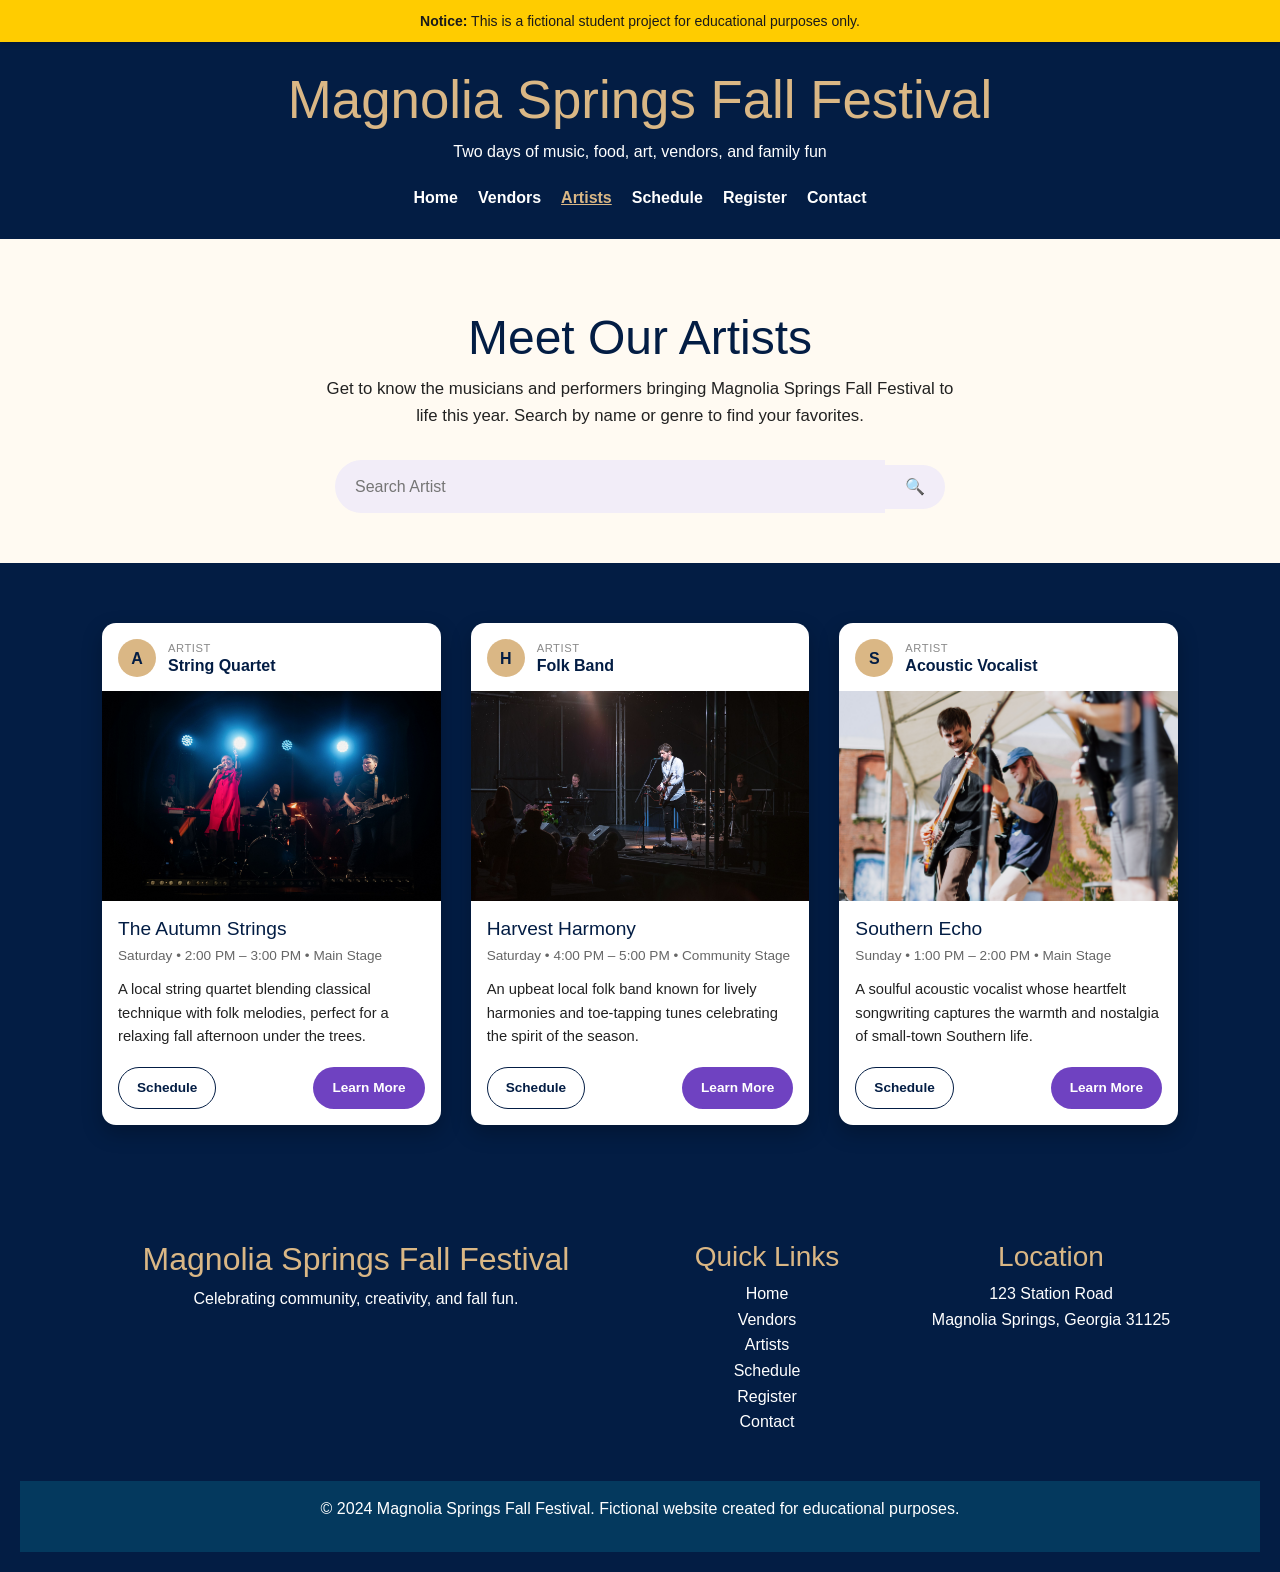
==== artists.html @ 81ce7597 "Meet the Artists Page Added in page for artists Updated CSS for page Updated Javascript for page" ====
<!--Rukayat Adebayo-->
<!--Amber Barfield-->
<!--Allyson Yun-->
<!--Angela Bishop-->
<!DOCTYPE html>
<html lang="en">
    <head>
        <meta charset="UTF-8">
        <meta name="viewport" content="width=device-width, initial-scale=1.0">
        <title>Meet Our Artists | Magnolia Springs Fall Festival</title>
        <link
            href="https://cdn.jsdelivr.net/npm/bootstrap@5.3.8/dist/css/bootstrap.min.css"
            rel="stylesheet"
        >
        <link rel="stylesheet" href="css/styles.css">
    </head>
    <body>
        <!-- Required Educational Notice Banner -->
        <div class="student-banner" role="status" aria-label="Educational Notice">
            <p><strong>Notice:</strong> This is a fictional student project for educational purposes only.</p>
        </div><!--End Required Educational Notice Banner -->
        <header class="site-header">
            <div class="container">
                <h1>Magnolia Springs Fall Festival</h1>
                <p class="header-subtitle">
                    Two days of music, food, art, vendors, and family fun
                </p>
                <nav aria-label="Main navigation">
                    <ul class="nav-links">
                        <li><a href="index.html">Home</a></li>
                        <li><a href="vendors.html">Vendors</a></li>
                        <li><a href="artists.html" aria-current="page">Artists</a></li>
                        <li><a href="schedule.html">Schedule</a></li>
                        <li><a href="register.html">Register</a></li>
                        <li><a href="contact.html">Contact</a></li>
                    </ul>
                </nav>
            </div>
        </header>

        <main>
            <!-- Hero / Search -->
            <section class="artists-hero">
                <div class="container">
                    <h2>Meet Our Artists</h2>
                    <p class="artists-intro">
                        Get to know the musicians and performers bringing Magnolia Springs Fall Festival to life this year. Search by name or genre to find your favorites.
                    </p>
                    <div class="artist-search">
                        <label for="artistSearchInput" class="visually-hidden">Search Artist</label>
                        <input type="search" id="artistSearchInput" placeholder="Search Artist">
                        <button type="submit" id="artistSearchButton" aria-label="Search">🔍</button>
                    </div>
                </div>
            </section>

            <!-- Artist Cards -->
            <section class="artists-showcase">
                <div class="container">
                    <div class="artist-grid">

                        <!-- The Autumn Strings -->
                        <article class="artist-card" data-search="The Autumn Strings String Quartet Saturday Main Stage">
                            <div class="artist-card-header">
                                <div class="artist-avatar">A</div>
                                <div class="artist-card-header-text">
                                    <span class="artist-label">Artist</span>
                                    <span class="artist-genre">String Quartet</span>
                                </div>
                            </div>
                            <img src="images/autum-springs.jpg" alt="The Autumn Strings performing">
                            <div class="artist-card-body">
                                <h3>The Autumn Strings</h3>
                                <p class="artist-when-where">Saturday &bull; 2:00 PM &ndash; 3:00 PM &bull; Main Stage</p>
                                <p class="artist-bio">
                                    A local string quartet blending classical technique with folk melodies, perfect for a relaxing fall afternoon under the trees.
                                </p>
                                <div class="artist-card-actions">
                                    <a href="schedule.html" class="artist-btn artist-btn-secondary">Schedule</a>
                                    <a href="#" class="artist-btn artist-btn-primary">Learn More</a>
                                </div>
                            </div>
                        </article>

                        <!-- Harvest Harmony -->
                        <article class="artist-card" data-search="Harvest Harmony Band Saturday Community Stage">
                            <div class="artist-card-header">
                                <div class="artist-avatar">H</div>
                                <div class="artist-card-header-text">
                                    <span class="artist-label">Artist</span>
                                    <span class="artist-genre">Folk Band</span>
                                </div>
                            </div>
                            <img src="images/harvest-harmony.jpg" alt="Harvest Harmony performing">
                            <div class="artist-card-body">
                                <h3>Harvest Harmony</h3>
                                <p class="artist-when-where">Saturday &bull; 4:00 PM &ndash; 5:00 PM &bull; Community Stage</p>
                                <p class="artist-bio">
                                    An upbeat local folk band known for lively harmonies and toe-tapping tunes celebrating the spirit of the season.
                                </p>
                                <div class="artist-card-actions">
                                    <a href="schedule.html" class="artist-btn artist-btn-secondary">Schedule</a>
                                    <a href="#" class="artist-btn artist-btn-primary">Learn More</a>
                                </div>
                            </div>
                        </article>

                        <!-- Southern Echo -->
                        <article class="artist-card" data-search="Southern Echo Solo Vocalist Sunday Main Stage">
                            <div class="artist-card-header">
                                <div class="artist-avatar">S</div>
                                <div class="artist-card-header-text">
                                    <span class="artist-label">Artist</span>
                                    <span class="artist-genre">Acoustic Vocalist</span>
                                </div>
                            </div>
                            <img src="images/southern-echo.jpg" alt="Southern Echo performing">
                            <div class="artist-card-body">
                                <h3>Southern Echo</h3>
                                <p class="artist-when-where">Sunday &bull; 1:00 PM &ndash; 2:00 PM &bull; Main Stage</p>
                                <p class="artist-bio">
                                    A soulful acoustic vocalist whose heartfelt songwriting captures the warmth and nostalgia of small-town Southern life.
                                </p>
                                <div class="artist-card-actions">
                                    <a href="schedule.html" class="artist-btn artist-btn-secondary">Schedule</a>
                                    <a href="#" class="artist-btn artist-btn-primary">Learn More</a>
                                </div>
                            </div>
                        </article>

                    </div>
                    <p class="artist-empty-message" id="artistEmptyMessage">No artists match your search. Try a different name or genre.</p>
                </div>
            </section>
        </main>

        <footer class="site-footer">
            <div class="container footer-grid">
                <div>
                    <h2>Magnolia Springs Fall Festival</h2>
                    <p>Celebrating community, creativity, and fall fun.</p>
                </div>
                <div>
                    <h3>Quick Links</h3>
                    <ul class="footer-links">
                        <li><a href="index.html">Home</a></li>
                        <li><a href="vendors.html">Vendors</a></li>
                        <li><a href="artists.html">Artists</a></li>
                        <li><a href="schedule.html">Schedule</a></li>
                        <li><a href="register.html">Register</a></li>
                        <li><a href="contact.html">Contact</a></li>
                    </ul>
                </div>
                <div>
                    <h3>Location</h3>
                    <p>123 Station Road <br>
                    Magnolia Springs, Georgia 31125</p>
                </div>
            </div>
            <div class="copyright">
                <p>&copy; 2024 Magnolia Springs Fall Festival. Fictional website created for educational purposes.</p>
            </div>
        </footer>

        <script src="https://cdn.jsdelivr.net/npm/bootstrap@5.3.8/dist/js/bootstrap.bundle.min.js"></script>
        <script src="js/script.js"></script><!-- Search filtering for Meet the Artists page -->
    </body>
</html>
---- css/styles.css ----
/*REQUIRED CSS FOR STUDENT BANNER*/
.student-banner {
  position: fixed;
  top: 0;
  left: 0;
  width: 100%;
  background-color: #ffcc00; 
  color: #1a1a1a; 
  text-align: center;
  padding: 10px 20px;
  font-family: sans-serif;
  font-size: 14px;
  box-shadow: 0 2px 5px rgba(0,0,0,0.2);
  z-index: 99999; 
}

.student-banner p {
  margin: 0;
  padding: 0;
}

body {
  padding-top: 40px; /* Adjust this number to match the height of your banner */
}
/*END OF REQUIRED CSS FOR STUDENT BANNER*/

/* ===========================

   Magnolia Springs Homepage

=========================== */

body{

    margin:0;

    font-family: Arial, Helvetica, sans-serif;

    background:#f8f9fa;

}

/* Navigation */

.navbar{

    background:#031D44;

}

.navbar-brand,

.nav-link{

    color:white !important;

    font-weight:bold;

}

.nav-link:hover{

    color:#DAB785 !important;

}

/* Hero Section */

.hero{

    background:url("../images/hero.jpg") center center/cover no-repeat;

    height:650px;

    display:flex;

    align-items:center;

    justify-content:center;

    text-align:center;

    color:white;

    position:relative;

}

.hero::before{

    content:"";

    position:absolute;

    inset:0;

    background:rgba(3,29,68,.65);

}

.hero-content{

    position:relative;

    z-index:2;

}

.hero h1{

    font-size:60px;

    font-weight:bold;

}

.hero p{

    font-size:22px;

    margin-top:15px;

}

.btn-festival{

    background:#70A288;

    color:white;

    border:none;

    padding:15px 35px;

    font-size:20px;

    margin-top:20px;

}

.btn-festival:hover{

    background:#04395E;

    color:white;

}

/* Intro Section */

.intro{

    padding:70px 20px;

}

.intro h2{

    color:#031D44;

    font-weight:bold;

}

.intro p{

    font-size:18px;

}

/* Cards */

.card{

    border:none;

    box-shadow:0 5px 15px rgba(0,0,0,.15);

}

.card-title{

    color:#031D44;

    font-weight:bold;

}

footer{

    background:#031D44;

    color:white;

    text-align:center;

    padding:20px;

}

/* =====================================

   Magnolia Springs Homepage Styling

===================================== */

:root {

    --navy: #031D44;

    --blue: #04395E;

    --green: #70A288;

    --tan: #DAB785;

    --coral: #D5896F;

    --cream: #fffaf2;

    --white: #ffffff;

    --text: #222222;

}

* {

    box-sizing: border-box;

}

html {

    scroll-behavior: smooth;

}

body {

    margin: 0;

    font-family: Arial, Helvetica, sans-serif;

    line-height: 1.6;

    color: var(--text);

    background-color: var(--cream);

}

.container {

    width: min(1100px, 90%);

    margin: 0 auto;

}

/* Header and navigation */

.site-header {

    background-color: var(--navy);

    color: var(--white);

    padding: 28px 0;

    text-align: center;

}

.site-header h1 {

    margin: 0;

    color: var(--tan);

    font-size: clamp(2rem, 5vw, 3.3rem);

}

.header-subtitle {

    margin: 8px 0 20px;

}

.nav-links {

    display: flex;

    justify-content: center;

    flex-wrap: wrap;

    gap: 20px;

    padding: 0;

    margin: 0;

    list-style: none;

}

.nav-links a {

    color: var(--white);

    text-decoration: none;

    font-weight: bold;

}

.nav-links a:hover,

.nav-links a:focus,

.nav-links a[aria-current="page"] {

    color: var(--tan);

    text-decoration: underline;

}

/* Hero */

.hero {

    min-height: 560px;

    display: flex;

    align-items: center;

    justify-content: center;

    padding: 70px 20px;

    text-align: center;

    color: var(--white);

    position: relative;

    background:

        linear-gradient(rgba(3, 29, 68, 0.72), rgba(4, 57, 94, 0.72)),

        url("../images/hero.jpg") center/cover no-repeat;

}

.hero-content {

    position: relative;

    z-index: 1;

    max-width: 780px;

}

.hero h2 {

    margin: 0 0 18px;

    font-size: clamp(2.3rem, 6vw, 4.5rem);

}

.hero p {

    font-size: 1.2rem;

}

.hero-buttons {

    display: flex;

    justify-content: center;

    flex-wrap: wrap;

    gap: 14px;

    margin-top: 24px;

}

/* Buttons */

.button {

    display: inline-block;

    padding: 13px 25px;

    border-radius: 5px;

    background-color: var(--green);

    color: var(--navy);

    text-decoration: none;

    font-weight: bold;

}

.button:hover,

.button:focus {

    background-color: var(--tan);

    color: var(--navy);

}

.coral-button {

    background-color: var(--coral);

    color: var(--navy);

}

/* About */

.about-section {

    padding: 60px 0;

    text-align: center;

}

.about-section h2,

.highlights h2,

.festival-info h2,

.features-section h2,

.register-section h2 {

    color: var(--navy);

    font-weight: bold;

}

.about-section p {

    max-width: 850px;

    margin: 0 auto;

    font-size: 1.1rem;

}

/* Highlight cards */

.highlights {

    padding: 60px 0;

    background-color: var(--white);

}

.highlights h2 {

    text-align: center;

    margin-bottom: 32px;

}

.highlight-grid {

    display: grid;

    grid-template-columns: repeat(4, 1fr);

    gap: 20px;

}

.highlight-card {

    padding: 25px;

    text-align: center;

    background-color: var(--cream);

    border-top: 6px solid var(--coral);

    border-radius: 8px;

    box-shadow: 0 5px 15px rgba(0, 0, 0, 0.12);

}

.highlight-card h3 {

    color: var(--blue);

}

.highlight-card a {

    color: var(--blue);

    font-weight: bold;

}

.card-icon {

    font-size: 2.5rem;

}

/* Festival information */

.festival-info {

    padding: 55px 0;

    background-color: var(--green);

}

.festival-info h2 {

    text-align: center;

}

.info-grid {

    display: grid;

    grid-template-columns: repeat(3, 1fr);

    gap: 22px;

    margin-top: 30px;

}

.info-card {

    padding: 24px;

    text-align: center;

    background-color: rgba(255, 255, 255, 0.9);

    border-radius: 8px;

}

.info-card h3 {

    color: var(--blue);

}

/* Features section */

.features-section {

    padding: 65px 0;

}

.features-grid {

    display: grid;

    grid-template-columns: 1fr 1fr;

    gap: 40px;

    align-items: center;

}

.feature-list {

    padding-left: 22px;

    font-size: 1.08rem;

}

.feature-list li {

    margin-bottom: 10px;

}

.feature-image {

    display: block;

    width: 100%;

    height: 350px;

    object-fit: cover;

    border-radius: 10px;

    box-shadow: 0 5px 16px rgba(0, 0, 0, 0.18);

}

/* Registration section */

.register-section {

    padding: 55px 0;

    text-align: center;

    background-color: var(--tan);

}

/* Footer */

.site-footer {

    padding-top: 45px;

    background-color: var(--navy);

    color: var(--white);

}

.footer-grid {

    display: grid;

    grid-template-columns: 2fr 1fr 1fr;

    gap: 30px;

}

.site-footer h2,

.site-footer h3 {

    color: var(--tan);

}

.footer-links {

    padding: 0;

    list-style: none;

}

.footer-links a {

    color: var(--white);

    text-decoration: none;

}

.footer-links a:hover,

.footer-links a:focus {

    color: var(--tan);

    text-decoration: underline;

}

.copyright {

    margin-top: 30px;

    padding: 15px;

    text-align: center;

    background-color: var(--blue);

}

/* Responsive design */

@media (max-width: 850px) {

    .highlight-grid {

        grid-template-columns: repeat(2, 1fr);

    }

    .features-grid,

    .footer-grid {

        grid-template-columns: 1fr;

    }

    .info-grid {

        grid-template-columns: 1fr;

    }

}

@media (max-width: 550px) {

    .nav-links {

        flex-direction: column;

        gap: 10px;

    }

    .highlight-grid {

        grid-template-columns: 1fr;

    }

    .hero {

        min-height: 440px;

    }

    .feature-image {

        height: 260px;

    }

}

.alert {
    font-size: 1.2em;
}

/* vendor card styling */
.food-truck-card {
            margin: 20px 0;
        }
.card-img-top {
            height: 200px;
            object-fit: cover;
        }

.schedule-hero {
    background-color: var(--cream);
    text-align: center;
    padding: 70px 20px;
}

.schedule-hero h2 {
    color: var(--navy);
    font-size: clamp(2rem, 5vw, 3rem);
    margin-bottom: 25px;
}



.title-line {
    width: 65%;
    max-width: 700px;
    height: 18px;
    background-color: #d9d9d9;
    border-radius: 30px;
    margin: 0 auto 35px;
}



.schedule-search {
    display: flex;
    justify-content: center;
    align-items: center;
    margin-bottom: 20px;
}

.schedule-search input {
    width: 550px;
    max-width: 90%;
    padding: 14px 20px;
    border: none;
    border-radius: 30px 0 0 30px;
    background: #f2edf8;
    font-size: 1rem;
    outline: none;
}

.schedule-search button {
    border: none;
    background: #f2edf8;
    padding: 14px 20px;
    border-radius: 0 30px 30px 0;
    cursor: pointer;
    font-size: 1rem;
}

.schedule-search button:hover {
    background: #e4ddee;
}


.artist-schedule {
    background: var(--navy);
    padding: 70px 0;
}

.artist-schedule h2 {
    color: white;
    text-align: center;
    margin-bottom: 40px;
    position: relative;
}

.artist-schedule h2::after {
    content: "";
    display: block;
    width: 85%;
    height: 2px;
    background: rgba(255,255,255,.4);
    margin: 12px auto 0;
}

.vendor-schedule {
    background: var(--coral);
    padding: 70px 0;
}

.vendor-schedule h2 {
    color: white;
    text-align: center;
    margin-bottom: 40px;
    position: relative;
}

.vendor-schedule h2::after {
    content: "";
    display: block;
    width: 85%;
    height: 2px;
    background: rgba(255,255,255,.4);
    margin: 12px auto 0;
}

.schedule-card {
    display: flex;
    align-items: center;
    gap: 25px;
    background: white;
    border-radius: 10px;
    padding: 20px;
    margin-bottom: 30px;
    box-shadow: 0 5px 15px rgba(0,0,0,.15);
}

.schedule-card img {
    width: 140px;
    height: 140px;
    object-fit: cover;
    border-radius: 8px;
}

.schedule-info {
    flex: 1;
}

.schedule-info h3 {
    color: var(--navy);
    margin-top: 0;
    margin-bottom: 10px;
}

.schedule-info p {
    margin-bottom: 20px;
}

@media (max-width: 768px) {

    .schedule-card {
        flex-direction: column;
        text-align: center;
    }

    .schedule-card img {
        width: 100%;
        max-width: 250px;
        height: auto;
    }

    .schedule-search {
        flex-direction: column;
        gap: 10px;
    }

    .schedule-search input,
    .schedule-search button {
        width: 100%;
        max-width: 350px;
        border-radius: 30px;
    }

}

/* Meet the artists*/

.artists-hero {
    background-color: var(--cream);
    text-align: center;
    padding: 70px 20px 50px;
}

.artists-hero h2 {
    color: var(--navy);
    font-size: clamp(2rem, 5vw, 3rem);
    margin-bottom: 10px;
}

.artists-hero .artists-intro {
    max-width: 650px;
    margin: 0 auto 30px;
    color: var(--text);
    font-size: 1.05rem;
}

.artist-search {
    display: flex;
    justify-content: center;
    align-items: center;
}

.artist-search input {
    width: 550px;
    max-width: 90%;
    padding: 14px 20px;
    border: none;
    border-radius: 30px 0 0 30px;
    background: #f2edf8;
    font-size: 1rem;
    outline: none;
}

.artist-search button {
    border: none;
    background: #f2edf8;
    padding: 14px 20px;
    border-radius: 0 30px 30px 0;
    cursor: pointer;
    font-size: 1rem;
    line-height: 1;
}

.artist-search button:hover {
    background: #e4ddee;
}

/* Showcase section */

.artists-showcase {
    background-color: var(--navy);
    padding: 60px 0 70px;
}

.artist-grid {
    display: grid;
    grid-template-columns: repeat(auto-fit, minmax(250px, 1fr));
    gap: 30px;
}

.artist-empty-message {
    color: var(--white);
    text-align: center;
    font-size: 1.1rem;
    padding: 20px;
    display: none;
}

/* Artist Card */

.artist-card {
    background-color: var(--white);
    border-radius: 14px;
    overflow: hidden;
    box-shadow: 0 8px 20px rgba(0, 0, 0, .25);
    display: flex;
    flex-direction: column;
    transition: transform .2s ease, box-shadow .2s ease;
}

.artist-card:hover {
    transform: translateY(-6px);
    box-shadow: 0 12px 26px rgba(0, 0, 0, .3);
}

.artist-card-header {
    display: flex;
    align-items: center;
    gap: 12px;
    padding: 16px 16px 0;
}

.artist-avatar {
    flex-shrink: 0;
    width: 38px;
    height: 38px;
    border-radius: 50%;
    background-color: var(--tan);
    color: var(--navy);
    font-weight: bold;
    display: flex;
    align-items: center;
    justify-content: center;
}

.artist-card-header-text {
    line-height: 1.2;
}

.artist-card-header-text .artist-label {
    display: block;
    font-size: .7rem;
    letter-spacing: .05em;
    text-transform: uppercase;
    color: #8a8a8a;
}

.artist-card-header-text .artist-genre {
    font-weight: 600;
    color: var(--navy);
}

.artist-card img {
    width: 100%;
    height: 210px;
    object-fit: cover;
    margin-top: 14px;
}

.artist-card-body {
    padding: 16px;
    display: flex;
    flex-direction: column;
    flex: 1;
}

.artist-card-body h3 {
    margin: 0 0 4px;
    color: var(--navy);
    font-size: 1.2rem;
}

.artist-card-body .artist-when-where {
    font-size: .85rem;
    color: #666;
    margin-bottom: 12px;
}

.artist-card-body .artist-bio {
    font-size: .92rem;
    color: var(--text);
    flex: 1;
    margin-bottom: 18px;
}

.artist-card-actions {
    display: flex;
    justify-content: space-between;
    gap: 10px;
}

.artist-btn {
    display: inline-block;
    text-align: center;
    padding: 9px 18px;
    border-radius: 30px;
    font-size: .85rem;
    font-weight: 600;
    text-decoration: none;
    border: 1px solid transparent;
    cursor: pointer;
}

.artist-btn-secondary {
    background-color: var(--white);
    border-color: var(--navy);
    color: var(--navy);
}

.artist-btn-secondary:hover {
    background-color: var(--cream);
}

.artist-btn-primary {
    background-color: #6f42c1;
    color: var(--white);
}

.artist-btn-primary:hover {
    background-color: #5a34a0;
    color: var(--white);
}

@media (max-width: 576px) {
    .artist-search input,
    .artist-search button {
        font-size: .9rem;
    }

    .artist-card-actions {
        flex-direction: column;
    }
}

/*End Meet the Artists*/
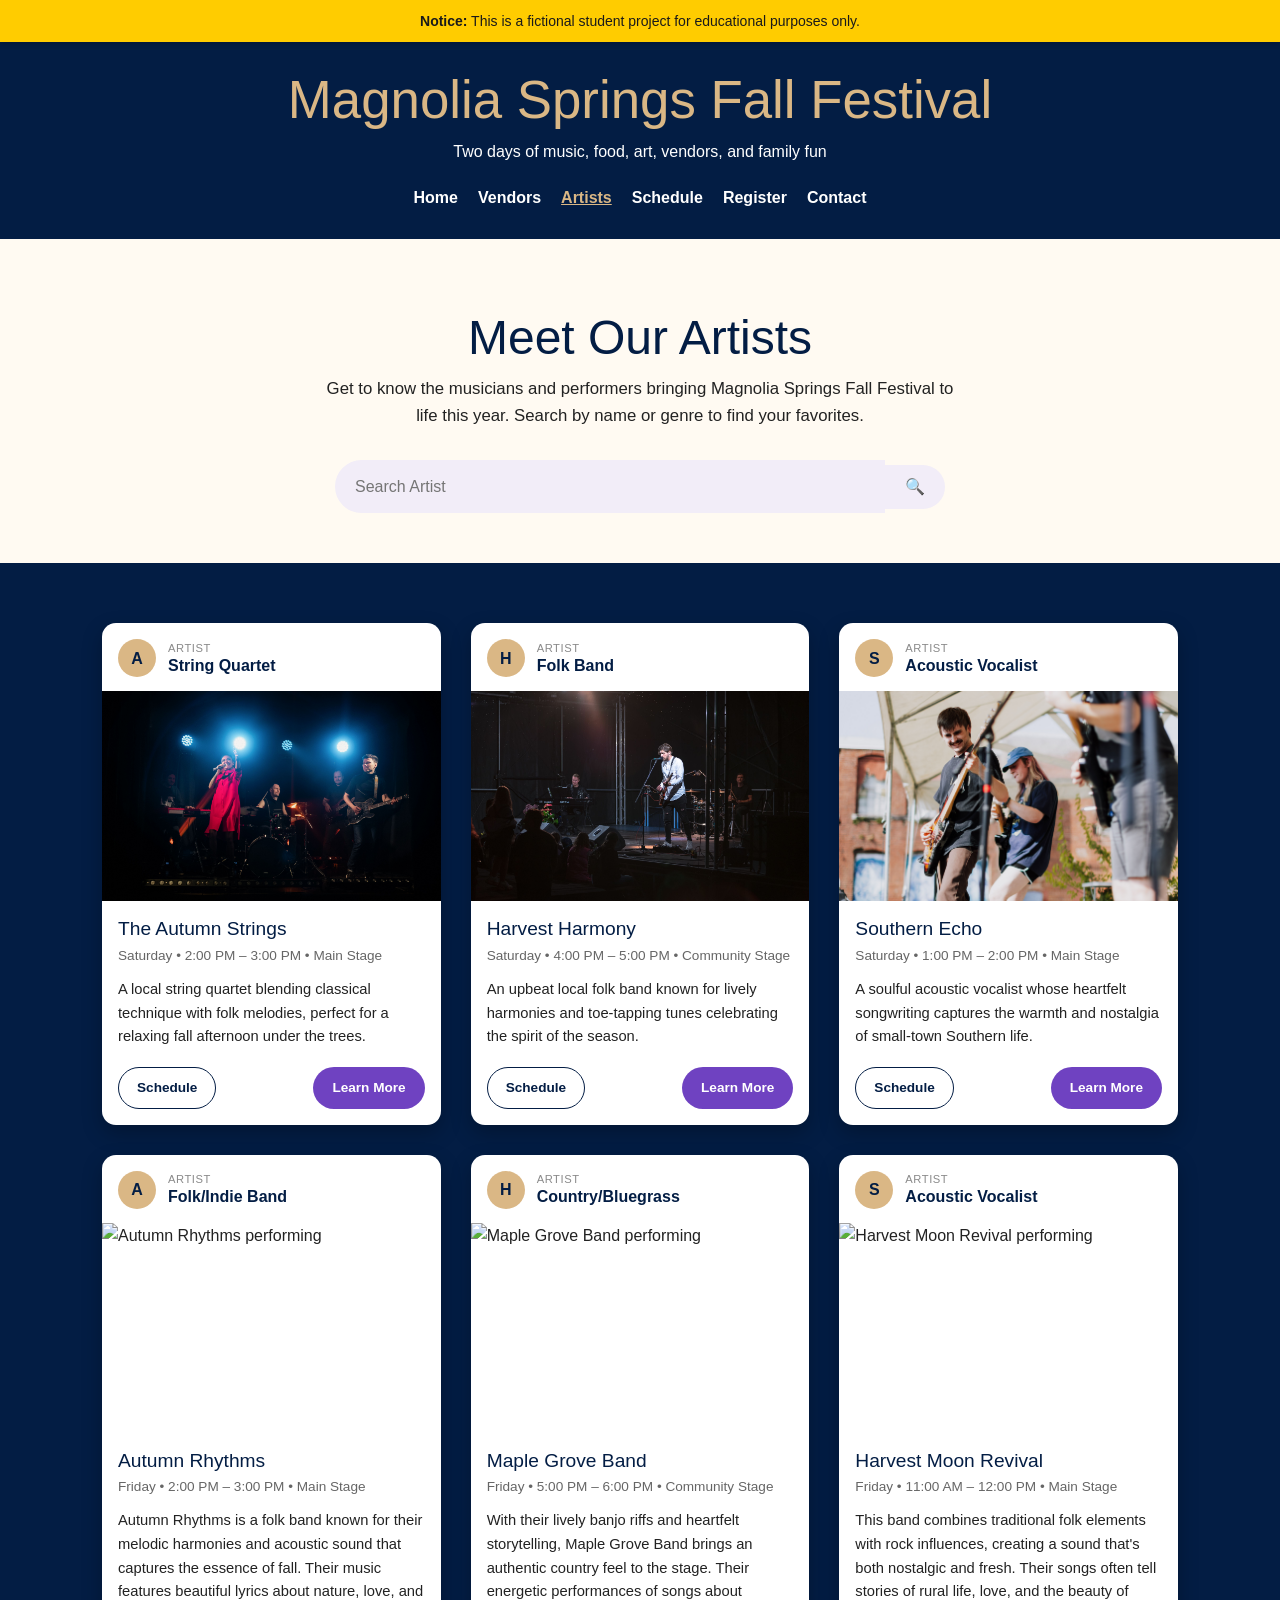
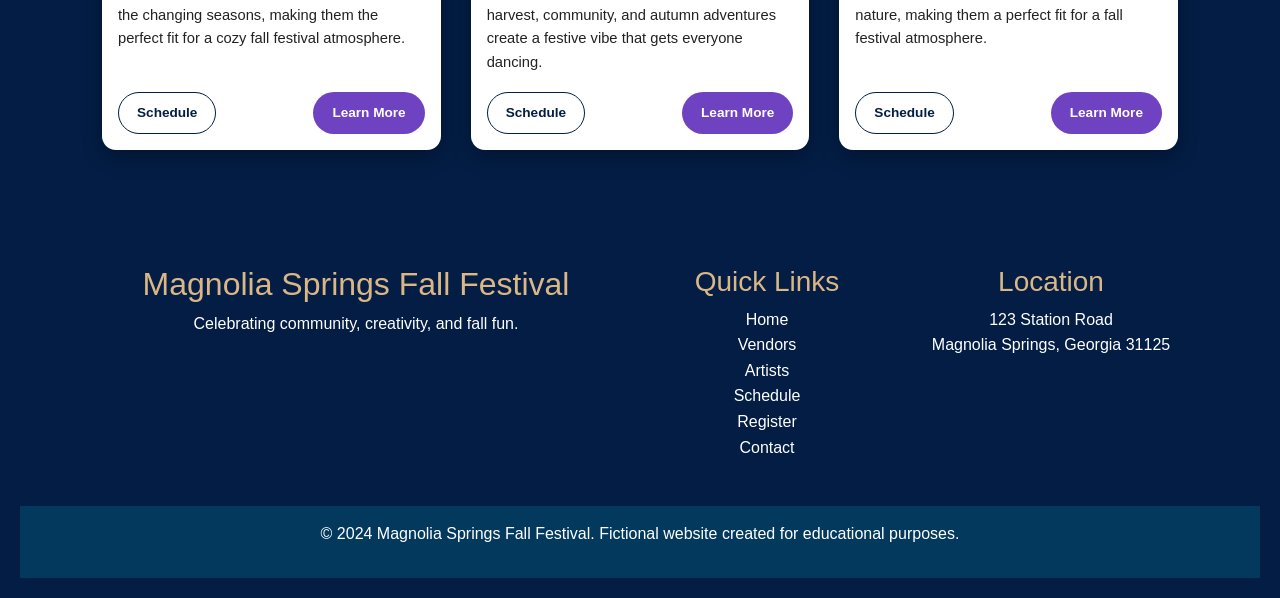
==== commit 512e676f: "updates Made based on requirements" ====
--- a/artists.html
+++ b/artists.html
@@ -106,7 +106,7 @@
                         </article>
 
                         <!-- Southern Echo -->
-                        <article class="artist-card" data-search="Southern Echo Solo Vocalist Sunday Main Stage">
+                        <article class="artist-card" data-search="Southern Echo Solo Vocalist Saturday Main Stage">
                             <div class="artist-card-header">
                                 <div class="artist-avatar">S</div>
                                 <div class="artist-card-header-text">
@@ -117,7 +117,7 @@
                             <img src="images/southern-echo.jpg" alt="Southern Echo performing">
                             <div class="artist-card-body">
                                 <h3>Southern Echo</h3>
-                                <p class="artist-when-where">Sunday &bull; 1:00 PM &ndash; 2:00 PM &bull; Main Stage</p>
+                                <p class="artist-when-where">Saturday &bull; 1:00 PM &ndash; 2:00 PM &bull; Main Stage</p>
                                 <p class="artist-bio">
                                     A soulful acoustic vocalist whose heartfelt songwriting captures the warmth and nostalgia of small-town Southern life.
                                 </p>
@@ -127,6 +127,76 @@
                                 </div>
                             </div>
                         </article>
+                        <!-- Autumn Rhythms -->
+                        <article class="artist-card" data-search="Autumn Rhythms">
+                            <div class="artist-card-header">
+                                <div class="artist-avatar">A</div>
+                                <div class="artist-card-header-text">
+                                    <span class="artist-label">Artist</span>
+                                    <span class="artist-genre">Folk/Indie Band</span>
+                                </div>
+                            </div>
+                            <img src="images/autumn-rhythms.jpg" alt="Autumn Rhythms performing">
+                            <div class="artist-card-body">
+                                <h3>Autumn Rhythms</h3>
+                                <p class="artist-when-where">Friday &bull; 2:00 PM &ndash; 3:00 PM &bull; Main Stage</p>
+                                <p class="artist-bio">
+                                    Autumn Rhythms is a folk band known for their melodic harmonies and acoustic sound that captures the essence of fall. Their music features beautiful lyrics about nature, love, and the changing seasons, making them the perfect fit for a cozy fall festival atmosphere.                                </p>
+                                <div class="artist-card-actions">
+                                    <a href="schedule.html" class="artist-btn artist-btn-secondary">Schedule</a>
+                                    <a href="#" class="artist-btn artist-btn-primary">Learn More</a>
+                                </div>
+                            </div>
+                        </article>
+
+                        <!--Maple Grove Band -->
+                        <article class="artist-card" data-search="Maple Grove Band Friday Community Stage">
+                            <div class="artist-card-header">
+                                <div class="artist-avatar">H</div>
+                                <div class="artist-card-header-text">
+                                    <span class="artist-label">Artist</span>
+                                    <span class="artist-genre">Country/Bluegrass</span>
+                                </div>
+                            </div>
+                            <img src="images/maple-grove-band.jpg" alt="Maple Grove Band performing">
+                            <div class="artist-card-body">
+                                <h3>Maple Grove Band</h3>
+                                <p class="artist-when-where">Friday &bull; 5:00 PM &ndash; 6:00 PM &bull; Community Stage</p>
+                                <p class="artist-bio">
+                                    With their lively banjo riffs and heartfelt storytelling, Maple Grove Band brings an authentic country feel to the stage. Their energetic performances of songs about harvest, community, and autumn adventures create a festive vibe that gets everyone dancing.                                </p>
+                                <div class="artist-card-actions">
+                                    <a href="schedule.html" class="artist-btn artist-btn-secondary">Schedule</a>
+                                    <a href="#" class="artist-btn artist-btn-primary">Learn More</a>
+                                </div>
+                            </div>
+                        </article>
+
+                        <!-- Harvest Moon Revival -->
+                        <article class="artist-card" data-search="Harvest Moon Revival Friday Main Stage">
+                            <div class="artist-card-header">
+                                <div class="artist-avatar">S</div>
+                                <div class="artist-card-header-text">
+                                    <span class="artist-label">Artist</span>
+                                    <span class="artist-genre">Acoustic Vocalist</span>
+                                </div>
+                            </div>
+                            <img src="images/harvest-moon-revival.jpg" alt="Harvest Moon Revival performing">
+                            <div class="artist-card-body">
+                                <h3>Harvest Moon Revival</h3>
+                                <p class="artist-when-where">Friday &bull; 11:00 AM &ndash; 12:00 PM &bull; Main Stage</p>
+                                <p class="artist-bio">
+                                    This band combines traditional folk elements with rock influences, creating a sound that's both nostalgic and fresh. Their songs often tell stories of rural life, love, and the beauty of nature, making them a perfect fit for a fall festival atmosphere.                                </p>
+                                <div class="artist-card-actions">
+                                    <a href="schedule.html" class="artist-btn artist-btn-secondary">Schedule</a>
+                                    <a href="#" class="artist-btn artist-btn-primary">Learn More</a>
+                                </div>
+                            </div>
+                        </article>
+
+                    </div>
+                    <p class="artist-empty-message" id="artistEmptyMessage">No artists match your search. Try a different name or genre.</p>
+                </div>
+            </section>
 
                     </div>
                     <p class="artist-empty-message" id="artistEmptyMessage">No artists match your search. Try a different name or genre.</p>
--- a/css/styles.css
+++ b/css/styles.css
@@ -1144,4 +1144,31 @@
     }
 }
 
-/*End Meet the Artists*/+/*End Meet the Artists*/
+
+/* Button styles for Visit Truck */
+.visit-truck-btn {
+    opacity: 1;
+    color: #ffffff; /* White text */
+    background-color: rgb(33, 85, 140); /* Custom background color */
+    outline: red dashed 2px; /* Custom outline */
+    border: none; /* Remove default border */
+}
+
+/* Optional: Add hover effect */
+.visit-truck-btn:hover {
+    background-color: rgb(50, 100, 180); /* Darker shade on hover */
+}
+
+/*Button styles for Submit button on Registration form*/
+.submit-btn {
+    opacity: 1;
+    color: #ffffff; /* White text */
+    background-color: rgb(33, 85, 140); /* Custom background color */
+    outline: red dashed 2px; /* Custom outline */
+    border: none; /* Remove default border */
+}
+
+.submit-btn:hover {
+    background-color: rgb(50, 100, 180); /* Darker shade on hover */
+}
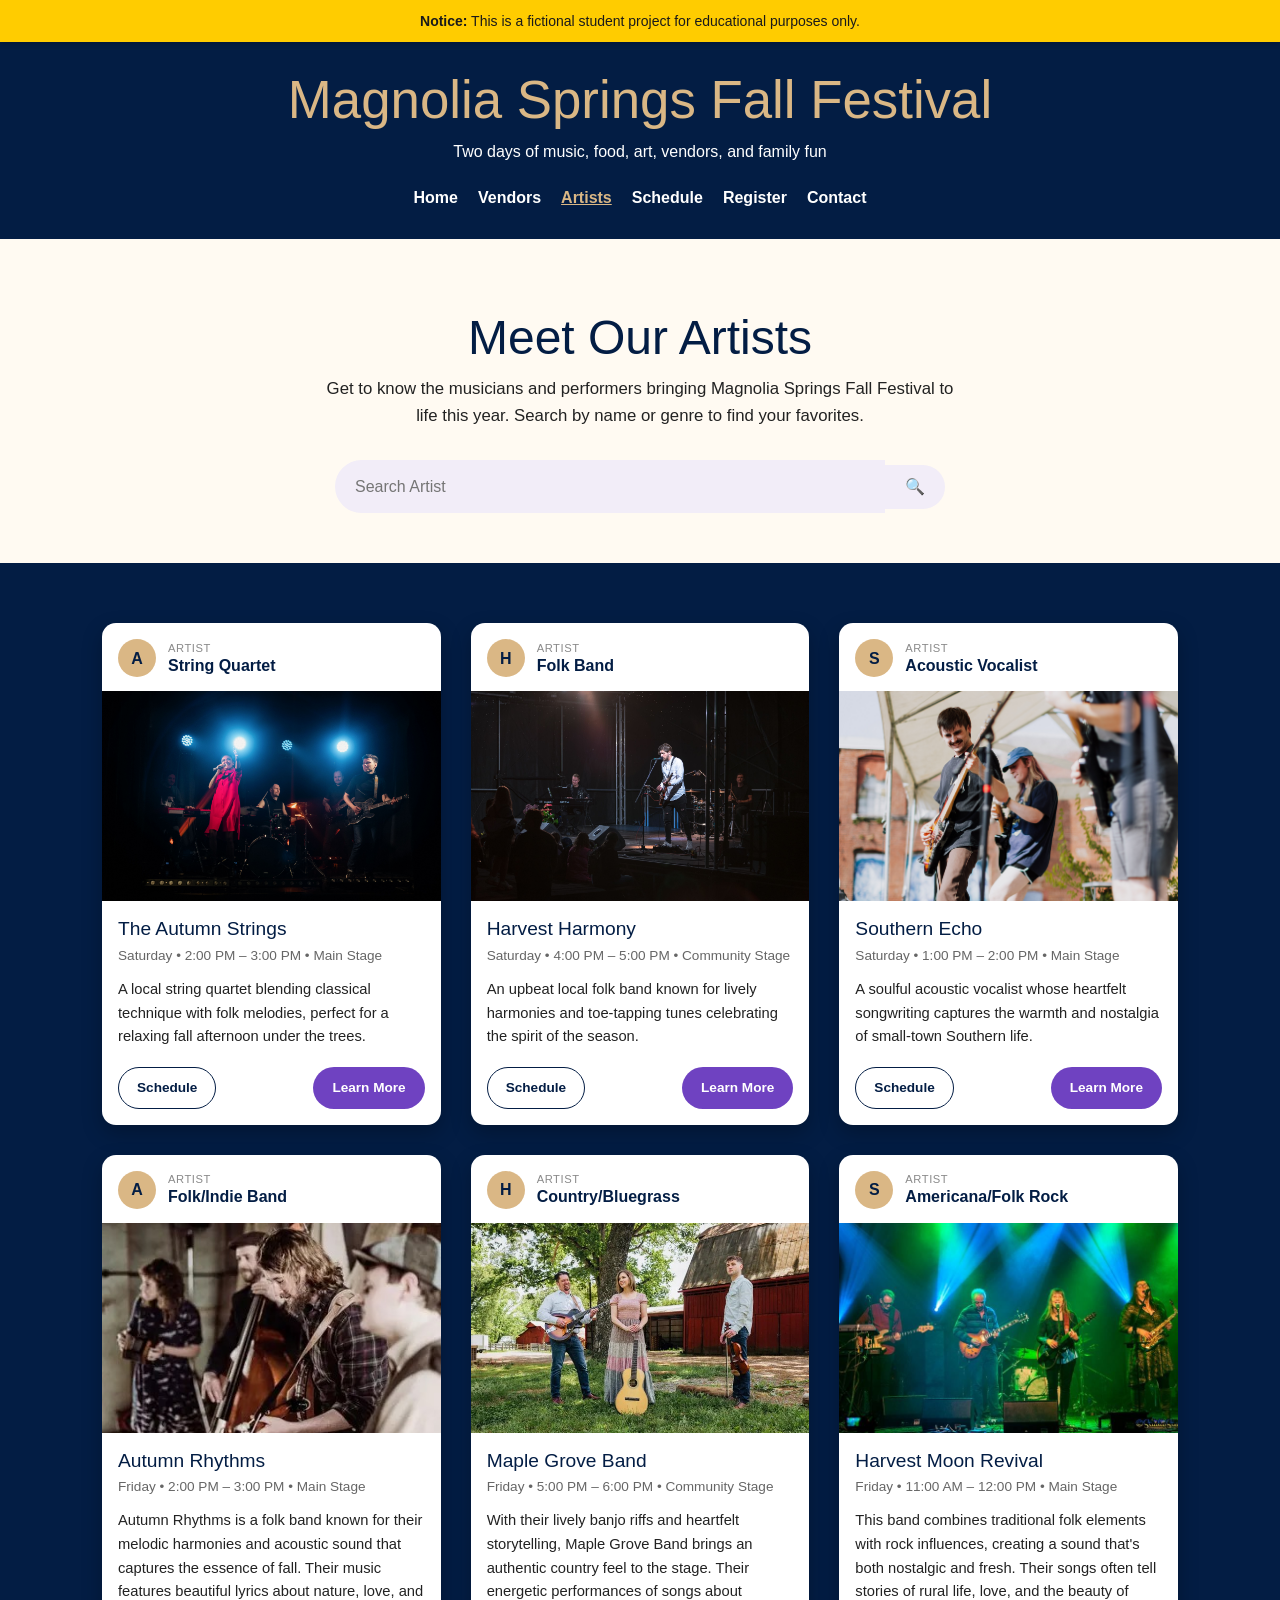
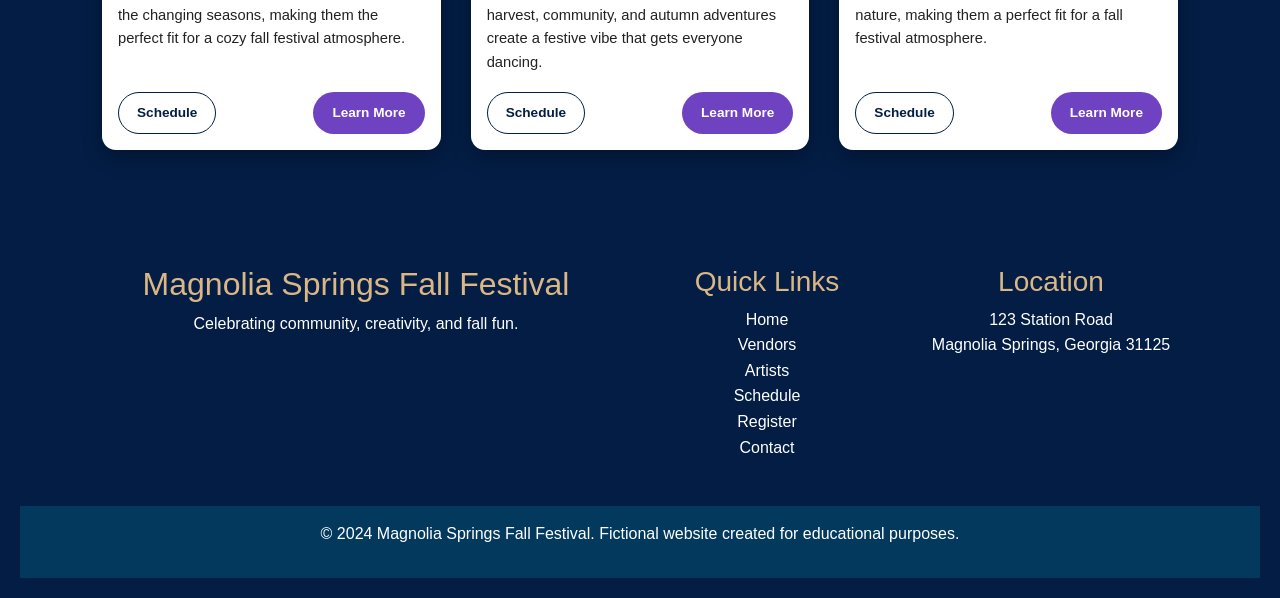
==== commit 1d69ad76: "updates" ====
--- a/artists.html
+++ b/artists.html
@@ -127,6 +127,7 @@
                                 </div>
                             </div>
                         </article>
+
                         <!-- Autumn Rhythms -->
                         <article class="artist-card" data-search="Autumn Rhythms">
                             <div class="artist-card-header">
@@ -177,7 +178,7 @@
                                 <div class="artist-avatar">S</div>
                                 <div class="artist-card-header-text">
                                     <span class="artist-label">Artist</span>
-                                    <span class="artist-genre">Acoustic Vocalist</span>
+                                    <span class="artist-genre">Americana/Folk Rock</span>
                                 </div>
                             </div>
                             <img src="images/harvest-moon-revival.jpg" alt="Harvest Moon Revival performing">
--- a/css/styles.css
+++ b/css/styles.css
@@ -24,11 +24,10 @@
 }
 /*END OF REQUIRED CSS FOR STUDENT BANNER*/
 
-/* ===========================
+/*
 
    Magnolia Springs Homepage
-
-=========================== */
+ */
 
 body{
 
@@ -198,571 +197,866 @@
 
 }
 
+/*
+
+   Magnolia Springs Homepage Styling
+
+ */
+
+:root {
+
+    --navy: #031D44;
+
+    --blue: #04395E;
+
+    --green: #70A288;
+
+    --tan: #DAB785;
+
+    --coral: #D5896F;
+
+    --cream: #fffaf2;
+
+    --white: #ffffff;
+
+    --text: #222222;
+
+}
+
+* {
+
+    box-sizing: border-box;
+
+}
+
+html {
+
+    scroll-behavior: smooth;
+
+}
+
+body {
+
+    margin: 0;
+
+    font-family: Arial, Helvetica, sans-serif;
+
+    line-height: 1.6;
+
+    color: var(--text);
+
+    background-color: var(--cream);
+
+}
+
+.container {
+
+    width: min(1100px, 90%);
+
+    margin: 0 auto;
+
+}
+
+/* Header and navigation */
+
+.site-header {
+
+    background-color: var(--navy);
+
+    color: var(--white);
+
+    padding: 28px 0;
+
+    text-align: center;
+
+}
+
+.site-header h1 {
+
+    margin: 0;
+
+    color: var(--tan);
+
+    font-size: clamp(2rem, 5vw, 3.3rem);
+
+}
+
+.header-subtitle {
+
+    margin: 8px 0 20px;
+
+}
+
+.nav-links {
+
+    display: flex;
+
+    justify-content: center;
+
+    flex-wrap: wrap;
+
+    gap: 20px;
+
+    padding: 0;
+
+    margin: 0;
+
+    list-style: none;
+
+}
+
+.nav-links a {
+
+    color: var(--white);
+
+    text-decoration: none;
+
+    font-weight: bold;
+
+}
+
+.nav-links a:hover,
+
+.nav-links a:focus,
+
+.nav-links a[aria-current="page"] {
+
+    color: var(--tan);
+
+    text-decoration: underline;
+
+}
+
+/* Hero */
+
+.hero {
+
+    min-height: 560px;
+
+    display: flex;
+
+    align-items: center;
+
+    justify-content: center;
+
+    padding: 70px 20px;
+
+    text-align: center;
+
+    color: var(--white);
+
+    position: relative;
+
+    background:
+
+        linear-gradient(rgba(3, 29, 68, 0.72), rgba(4, 57, 94, 0.72)),
+
+        url("../images/hero.jpg") center/cover no-repeat;
+
+}
+
+.hero-content {
+
+    position: relative;
+
+    z-index: 1;
+
+    max-width: 780px;
+
+}
+
+.hero h2 {
+
+    margin: 0 0 18px;
+
+    font-size: clamp(2.3rem, 6vw, 4.5rem);
+
+}
+
+.hero p {
+
+    font-size: 1.2rem;
+
+}
+
+.hero-buttons {
+
+    display: flex;
+
+    justify-content: center;
+
+    flex-wrap: wrap;
+
+    gap: 14px;
+
+    margin-top: 24px;
+
+}
+
+/* Buttons */
+
+.button {
+
+    display: inline-block;
+
+    padding: 13px 25px;
+
+    border-radius: 5px;
+
+    background-color: var(--green);
+
+    color: var(--navy);
+
+    text-decoration: none;
+
+    font-weight: bold;
+
+}
+
+.button:hover,
+
+.button:focus {
+
+    background-color: var(--tan);
+
+    color: var(--navy);
+
+}
+
+.coral-button {
+
+    background-color: var(--coral);
+
+    color: var(--navy);
+
+}
+
+/* About */
+
+.about-section {
+
+    padding: 60px 0;
+
+    text-align: center;
+
+}
+
+.about-section h2,
+
+.highlights h2,
+
+.festival-info h2,
+
+.features-section h2,
+
+.register-section h2 {
+
+    color: var(--navy);
+
+    font-weight: bold;
+
+}
+
+.about-section p {
+
+    max-width: 850px;
+
+    margin: 0 auto;
+
+    font-size: 1.1rem;
+
+}
+
+/* Highlight cards */
+
+.highlights {
+
+    padding: 60px 0;
+
+    background-color: var(--white);
+
+}
+
+.highlights h2 {
+
+    text-align: center;
+
+    margin-bottom: 32px;
+
+}
+
+.highlight-grid {
+
+    display: grid;
+
+    grid-template-columns: repeat(4, 1fr);
+
+    gap: 20px;
+
+}
+
+.highlight-card {
+
+    padding: 25px;
+
+    text-align: center;
+
+    background-color: var(--cream);
+
+    border-top: 6px solid var(--coral);
+
+    border-radius: 8px;
+
+    box-shadow: 0 5px 15px rgba(0, 0, 0, 0.12);
+
+}
+
+.highlight-card h3 {
+
+    color: var(--blue);
+
+}
+
+.highlight-card a {
+
+    color: var(--blue);
+
+    font-weight: bold;
+
+}
+
+.card-icon {
+
+    font-size: 2.5rem;
+
+}
+
+/* Festival information */
+
+.festival-info {
+
+    padding: 55px 0;
+
+    background-color: var(--green);
+
+}
+
+.festival-info h2 {
+
+    text-align: center;
+
+}
+
+.info-grid {
+
+    display: grid;
+
+    grid-template-columns: repeat(3, 1fr);
+
+    gap: 22px;
+
+    margin-top: 30px;
+
+}
+
+.info-card {
+
+    padding: 24px;
+
+    text-align: center;
+
+    background-color: rgba(255, 255, 255, 0.9);
+
+    border-radius: 8px;
+
+}
+
+.info-card h3 {
+
+    color: var(--blue);
+
+}
+
+/* Features section */
+
+.features-section {
+
+    padding: 65px 0;
+
+}
+
+.features-grid {
+
+    display: grid;
+
+    grid-template-columns: 1fr 1fr;
+
+    gap: 40px;
+
+    align-items: center;
+
+}
+
+.feature-list {
+
+    padding-left: 22px;
+
+    font-size: 1.08rem;
+
+}
+
+.feature-list li {
+
+    margin-bottom: 10px;
+
+}
+
+.feature-image {
+
+    display: block;
+
+    width: 100%;
+
+    height: 350px;
+
+    object-fit: cover;
+
+    border-radius: 10px;
+
+    box-shadow: 0 5px 16px rgba(0, 0, 0, 0.18);
+
+}
+
+/* Registration section */
+
+.register-section {
+
+    padding: 55px 0;
+
+    text-align: center;
+
+    background-color: var(--tan);
+
+}
+
+/* Footer */
+
+.site-footer {
+
+    padding-top: 45px;
+
+    background-color: var(--navy);
+
+    color: var(--white);
+
+}
+
+.footer-grid {
+
+    display: grid;
+
+    grid-template-columns: 2fr 1fr 1fr;
+
+    gap: 30px;
+
+}
+
+.site-footer h2,
+
+.site-footer h3 {
+
+    color: var(--tan);
+
+}
+
+.footer-links {
+
+    padding: 0;
+
+    list-style: none;
+
+}
+
+.footer-links a {
+
+    color: var(--white);
+
+    text-decoration: none;
+
+}
+
+.footer-links a:hover,
+
+.footer-links a:focus {
+
+    color: var(--tan);
+
+    text-decoration: underline;
+
+}
+
+.copyright {
+
+    margin-top: 30px;
+
+    padding: 15px;
+
+    text-align: center;
+
+    background-color: var(--blue);
+
+}
+
+/* Responsive design */
+
+@media (max-width: 850px) {
+
+    .highlight-grid {
+
+        grid-template-columns: repeat(2, 1fr);
+
+    }
+
+    .features-grid,
+
+    .footer-grid {
+
+        grid-template-columns: 1fr;
+
+    }
+
+    .info-grid {
+
+        grid-template-columns: 1fr;
+
+    }
+
+}
+
+@media (max-width: 550px) {
+
+    .nav-links {
+
+        flex-direction: column;
+
+        gap: 10px;
+
+    }
+
+    .highlight-grid {
+
+        grid-template-columns: 1fr;
+
+    }
+
+    .hero {
+
+        min-height: 440px;
+
+    }
+
+    .feature-image {
+
+        height: 260px;
+
+    }
+
+}
+ HEAD
 /* =====================================
 
-   Magnolia Springs Homepage Styling
+   Contact Page Styling
 
 ===================================== */
 
-:root {
-
-    --navy: #031D44;
-
-    --blue: #04395E;
-
-    --green: #70A288;
-
-    --tan: #DAB785;
-
-    --coral: #D5896F;
-
-    --cream: #fffaf2;
-
-    --white: #ffffff;
-
-    --text: #222222;
-
-}
-
-* {
-
-    box-sizing: border-box;
-
-}
-
-html {
-
-    scroll-behavior: smooth;
-
-}
-
-body {
+.contact-intro {
+
+    padding: 60px 20px;
+
+    text-align: center;
+
+    background-color: var(--tan);
+
+}
+
+.contact-intro h2 {
+
+    margin-top: 0;
+
+    color: var(--navy);
+
+    font-size: clamp(2rem, 5vw, 3rem);
+
+}
+
+.contact-intro p {
+
+    max-width: 760px;
+
+    margin: 0 auto;
+
+    font-size: 1.1rem;
+
+}
+
+.contact-section {
+
+    padding: 65px 0;
+
+}
+
+.contact-grid {
+
+    display: grid;
+
+    grid-template-columns: 1fr 2fr;
+
+    gap: 35px;
+
+    align-items: start;
+
+}
+
+.contact-information,
+
+.contact-form-container {
+
+    padding: 30px;
+
+    background-color: var(--white);
+
+    border-radius: 10px;
+
+    box-shadow: 0 5px 15px rgba(0, 0, 0, 0.12);
+
+}
+
+.contact-information {
+
+    border-top: 7px solid var(--green);
+
+}
+
+.contact-form-container {
+
+    border-top: 7px solid var(--coral);
+
+}
+
+.contact-information h2,
+
+.contact-information h3,
+
+.contact-form-container h2 {
+
+    color: var(--navy);
+
+}
+
+.contact-information h3 {
+
+    margin-bottom: 3px;
+
+}
+
+.contact-information p {
+
+    margin-top: 0;
+
+}
+
+.contact-information a {
+
+    color: var(--blue);
+
+    overflow-wrap: anywhere;
+
+}
+
+.required-note {
+
+    font-style: italic;
+
+}
+
+.form-row {
+
+    display: grid;
+
+    grid-template-columns: 1fr 1fr;
+
+    gap: 18px;
+
+}
+
+.form-group {
+
+    margin-bottom: 20px;
+
+}
+
+.form-group label {
+
+    display: block;
+
+    margin-bottom: 7px;
+
+    color: var(--navy);
+
+    font-weight: bold;
+
+}
+
+.form-group input,
+
+.form-group select,
+
+.form-group textarea {
+
+    width: 100%;
+
+    padding: 12px;
+
+    border: 2px solid #b7b7b7;
+
+    border-radius: 5px;
+
+    font: inherit;
+
+    background-color: var(--white);
+
+}
+
+.form-group input:focus,
+
+.form-group select:focus,
+
+.form-group textarea:focus {
+
+    border-color: var(--blue);
+
+    outline: 3px solid rgba(4, 57, 94, 0.2);
+
+}
+
+.form-group textarea {
+
+    resize: vertical;
+
+}
+
+.checkbox-group {
+
+    display: flex;
+
+    align-items: flex-start;
+
+    gap: 10px;
+
+}
+
+.checkbox-group input {
+
+    width: auto;
+
+    margin-top: 6px;
+
+}
+
+.checkbox-group label {
 
     margin: 0;
 
-    font-family: Arial, Helvetica, sans-serif;
-
-    line-height: 1.6;
-
-    color: var(--text);
-
-    background-color: var(--cream);
-
-}
-
-.container {
-
-    width: min(1100px, 90%);
-
-    margin: 0 auto;
-
-}
-
-/* Header and navigation */
-
-.site-header {
-
-    background-color: var(--navy);
-
-    color: var(--white);
-
-    padding: 28px 0;
-
-    text-align: center;
-
-}
-
-.site-header h1 {
-
-    margin: 0;
-
-    color: var(--tan);
-
-    font-size: clamp(2rem, 5vw, 3.3rem);
-
-}
-
-.header-subtitle {
-
-    margin: 8px 0 20px;
-
-}
-
-.nav-links {
+}
+
+.form-buttons {
 
     display: flex;
 
-    justify-content: center;
-
     flex-wrap: wrap;
 
-    gap: 20px;
-
-    padding: 0;
-
-    margin: 0;
-
-    list-style: none;
-
-}
-
-.nav-links a {
-
-    color: var(--white);
-
-    text-decoration: none;
+    gap: 15px;
+
+}
+
+.form-button {
+
+    padding: 13px 24px;
+
+    border: none;
+
+    border-radius: 5px;
+
+    background-color: var(--green);
+
+    color: var(--navy);
+
+    font: inherit;
 
     font-weight: bold;
 
-}
-
-.nav-links a:hover,
-
-.nav-links a:focus,
-
-.nav-links a[aria-current="page"] {
-
-    color: var(--tan);
-
-    text-decoration: underline;
-
-}
-
-/* Hero */
-
-.hero {
-
-    min-height: 560px;
-
-    display: flex;
-
-    align-items: center;
-
-    justify-content: center;
-
-    padding: 70px 20px;
-
-    text-align: center;
-
-    color: var(--white);
-
-    position: relative;
-
-    background:
-
-        linear-gradient(rgba(3, 29, 68, 0.72), rgba(4, 57, 94, 0.72)),
-
-        url("../images/hero.jpg") center/cover no-repeat;
-
-}
-
-.hero-content {
-
-    position: relative;
-
-    z-index: 1;
-
-    max-width: 780px;
-
-}
-
-.hero h2 {
-
-    margin: 0 0 18px;
-
-    font-size: clamp(2.3rem, 6vw, 4.5rem);
-
-}
-
-.hero p {
-
-    font-size: 1.2rem;
-
-}
-
-.hero-buttons {
-
-    display: flex;
-
-    justify-content: center;
-
-    flex-wrap: wrap;
-
-    gap: 14px;
-
-    margin-top: 24px;
-
-}
-
-/* Buttons */
-
-.button {
-
-    display: inline-block;
-
-    padding: 13px 25px;
-
-    border-radius: 5px;
-
-    background-color: var(--green);
-
-    color: var(--navy);
-
-    text-decoration: none;
-
-    font-weight: bold;
-
-}
-
-.button:hover,
-
-.button:focus {
+    cursor: pointer;
+
+}
+
+.form-button:hover,
+
+.form-button:focus {
 
     background-color: var(--tan);
 
-    color: var(--navy);
-
-}
-
-.coral-button {
+}
+
+.reset-button {
 
     background-color: var(--coral);
 
-    color: var(--navy);
-
-}
-
-/* About */
-
-.about-section {
-
-    padding: 60px 0;
-
-    text-align: center;
-
-}
-
-.about-section h2,
-
-.highlights h2,
-
-.festival-info h2,
-
-.features-section h2,
-
-.register-section h2 {
-
-    color: var(--navy);
-
-    font-weight: bold;
-
-}
-
-.about-section p {
-
-    max-width: 850px;
-
-    margin: 0 auto;
-
-    font-size: 1.1rem;
-
-}
-
-/* Highlight cards */
-
-.highlights {
-
-    padding: 60px 0;
-
-    background-color: var(--white);
-
-}
-
-.highlights h2 {
-
-    text-align: center;
-
-    margin-bottom: 32px;
-
-}
-
-.highlight-grid {
-
-    display: grid;
-
-    grid-template-columns: repeat(4, 1fr);
-
-    gap: 20px;
-
-}
-
-.highlight-card {
-
-    padding: 25px;
-
-    text-align: center;
-
-    background-color: var(--cream);
-
-    border-top: 6px solid var(--coral);
-
-    border-radius: 8px;
-
-    box-shadow: 0 5px 15px rgba(0, 0, 0, 0.12);
-
-}
-
-.highlight-card h3 {
-
-    color: var(--blue);
-
-}
-
-.highlight-card a {
-
-    color: var(--blue);
-
-    font-weight: bold;
-
-}
-
-.card-icon {
-
-    font-size: 2.5rem;
-
-}
-
-/* Festival information */
-
-.festival-info {
-
-    padding: 55px 0;
-
-    background-color: var(--green);
-
-}
-
-.festival-info h2 {
-
-    text-align: center;
-
-}
-
-.info-grid {
-
-    display: grid;
-
-    grid-template-columns: repeat(3, 1fr);
-
-    gap: 22px;
-
-    margin-top: 30px;
-
-}
-
-.info-card {
-
-    padding: 24px;
-
-    text-align: center;
-
-    background-color: rgba(255, 255, 255, 0.9);
-
-    border-radius: 8px;
-
-}
-
-.info-card h3 {
-
-    color: var(--blue);
-
-}
-
-/* Features section */
-
-.features-section {
-
-    padding: 65px 0;
-
-}
-
-.features-grid {
-
-    display: grid;
-
-    grid-template-columns: 1fr 1fr;
-
-    gap: 40px;
-
-    align-items: center;
-
-}
-
-.feature-list {
-
-    padding-left: 22px;
-
-    font-size: 1.08rem;
-
-}
-
-.feature-list li {
-
-    margin-bottom: 10px;
-
-}
-
-.feature-image {
-
-    display: block;
-
-    width: 100%;
-
-    height: 350px;
-
-    object-fit: cover;
-
-    border-radius: 10px;
-
-    box-shadow: 0 5px 16px rgba(0, 0, 0, 0.18);
-
-}
-
-/* Registration section */
-
-.register-section {
-
-    padding: 55px 0;
-
-    text-align: center;
-
-    background-color: var(--tan);
-
-}
-
-/* Footer */
-
-.site-footer {
-
-    padding-top: 45px;
-
-    background-color: var(--navy);
-
-    color: var(--white);
-
-}
-
-.footer-grid {
-
-    display: grid;
-
-    grid-template-columns: 2fr 1fr 1fr;
-
-    gap: 30px;
-
-}
-
-.site-footer h2,
-
-.site-footer h3 {
-
-    color: var(--tan);
-
-}
-
-.footer-links {
-
-    padding: 0;
-
-    list-style: none;
-
-}
-
-.footer-links a {
-
-    color: var(--white);
-
-    text-decoration: none;
-
-}
-
-.footer-links a:hover,
-
-.footer-links a:focus {
-
-    color: var(--tan);
-
-    text-decoration: underline;
-
-}
-
-.copyright {
-
-    margin-top: 30px;
-
-    padding: 15px;
-
-    text-align: center;
-
-    background-color: var(--blue);
-
-}
-
-/* Responsive design */
-
-@media (max-width: 850px) {
-
-    .highlight-grid {
-
-        grid-template-columns: repeat(2, 1fr);
-
-    }
-
-    .features-grid,
-
-    .footer-grid {
+}
+
+/* Contact page responsive design */
+
+@media (max-width: 800px) {
+
+    .contact-grid {
 
         grid-template-columns: 1fr;
 
     }
 
-    .info-grid {
+}
+
+@media (max-width: 550px) {
+
+    .form-row {
 
         grid-template-columns: 1fr;
 
-    }
-
-}
-
-@media (max-width: 550px) {
-
-    .nav-links {
+        gap: 0;
+
+    }
+
+    .contact-information,
+
+    .contact-form-container {
+
+        padding: 22px;
+
+    }
+
+    .form-buttons {
 
         flex-direction: column;
 
-        gap: 10px;
-
-    }
-
-    .highlight-grid {
-
-        grid-template-columns: 1fr;
-
-    }
-
-    .hero {
-
-        min-height: 440px;
-
-    }
-
-    .feature-image {
-
-        height: 260px;
-
-    }
-
-}
+    }
+
+    .form-button {
+
+        width: 100%;
+
+    }
+
+}
+
 
 .alert {
     font-size: 1.2em;
@@ -1172,3 +1466,4 @@
 .submit-btn:hover {
     background-color: rgb(50, 100, 180); /* Darker shade on hover */
 }
+ 
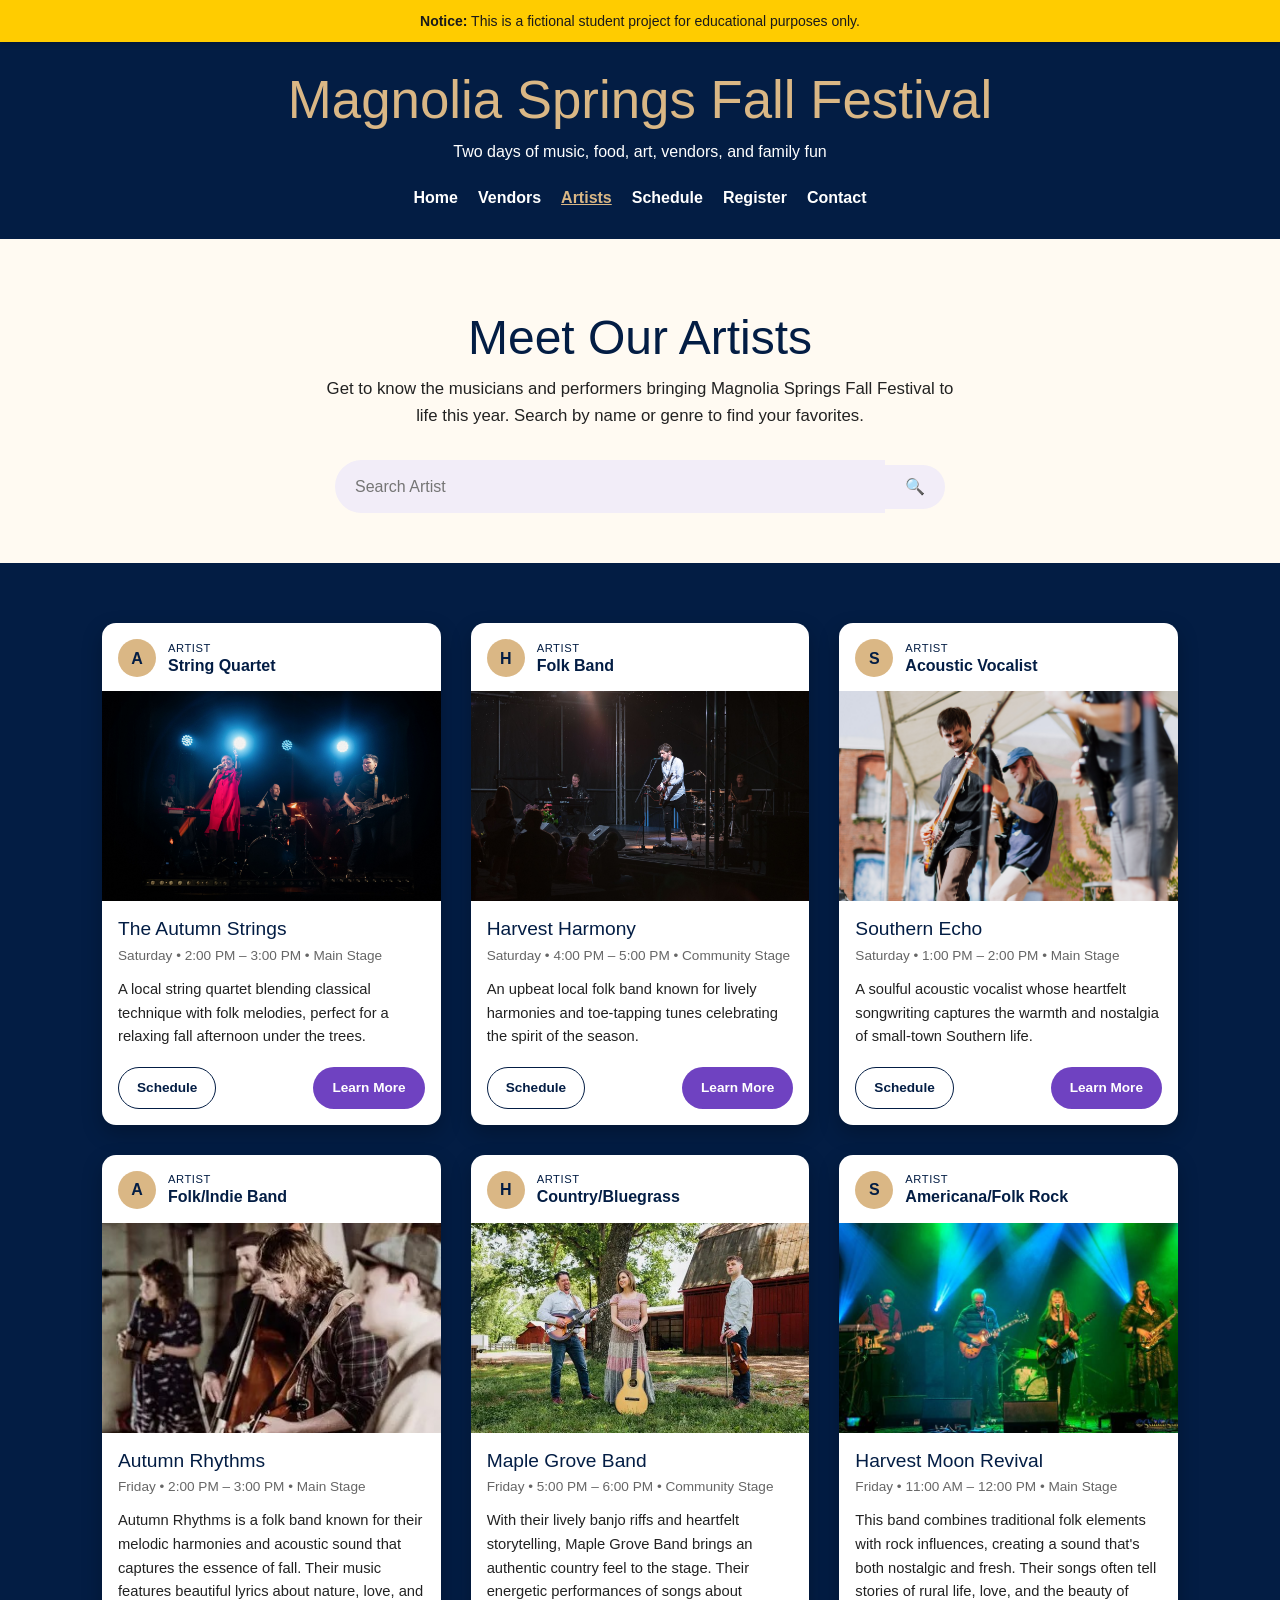
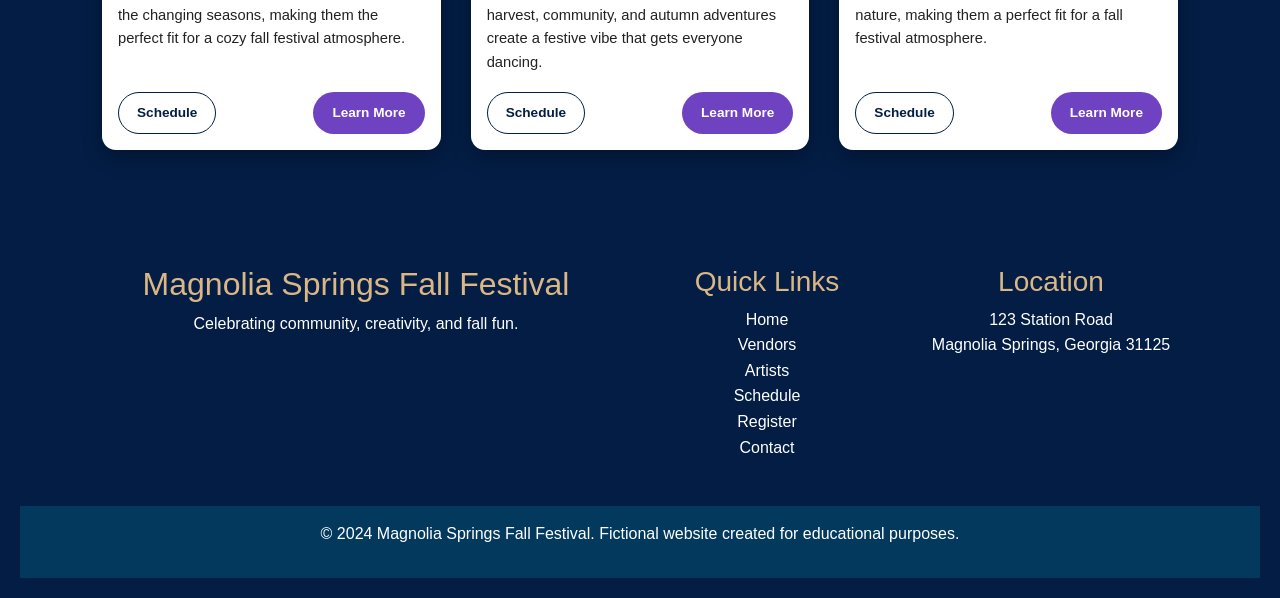
==== commit aaf23790: "Validation, minor design tweaks. etc See history to inspect changes" ====
--- a/artists.html
+++ b/artists.html
@@ -198,8 +198,6 @@
                     <p class="artist-empty-message" id="artistEmptyMessage">No artists match your search. Try a different name or genre.</p>
                 </div>
             </section>
-
-                    </div>
                     <p class="artist-empty-message" id="artistEmptyMessage">No artists match your search. Try a different name or genre.</p>
                 </div>
             </section>
--- a/css/styles.css
+++ b/css/styles.css
@@ -1348,7 +1348,7 @@
     font-size: .7rem;
     letter-spacing: .05em;
     text-transform: uppercase;
-    color: #8a8a8a;
+    color: #031d44;
 }
 
 .artist-card-header-text .artist-genre {
@@ -1445,7 +1445,7 @@
     opacity: 1;
     color: #ffffff; /* White text */
     background-color: rgb(33, 85, 140); /* Custom background color */
-    outline: red dashed 2px; /* Custom outline */
+    /*outline: red dashed 2px; (Disabled by changing this into a comment by Ally because it doesn't match color scheme or design of site. You can change it back if you want, and I made sure not to delete your CSS if you did it like that for a reason.)*/ /*Custom outline*/ 
     border: none; /* Remove default border */
 }
 
@@ -1467,3 +1467,8 @@
     background-color: rgb(50, 100, 180); /* Darker shade on hover */
 }
  
+
+/* Added to address accessibility errors */
+.vendorScheduleH2Dark{ 
+    color: #031D44 !important; 
+}
